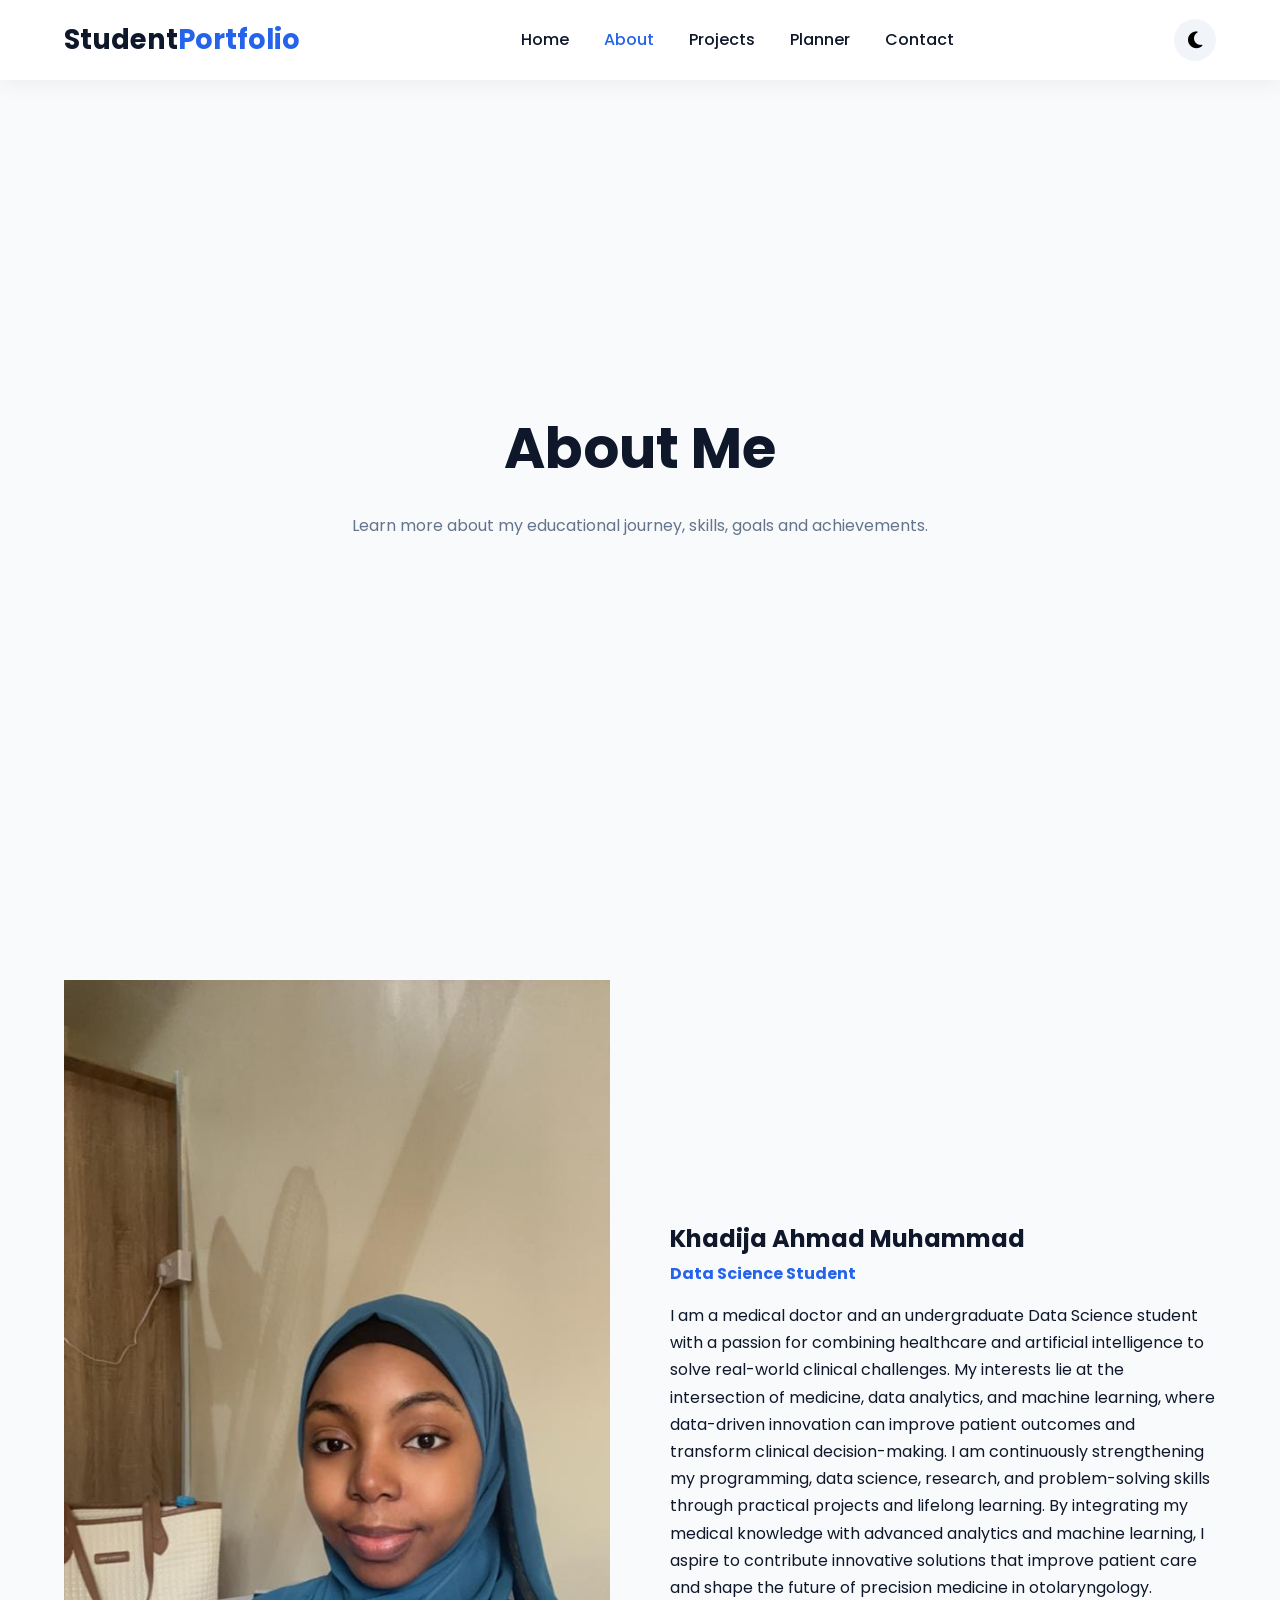
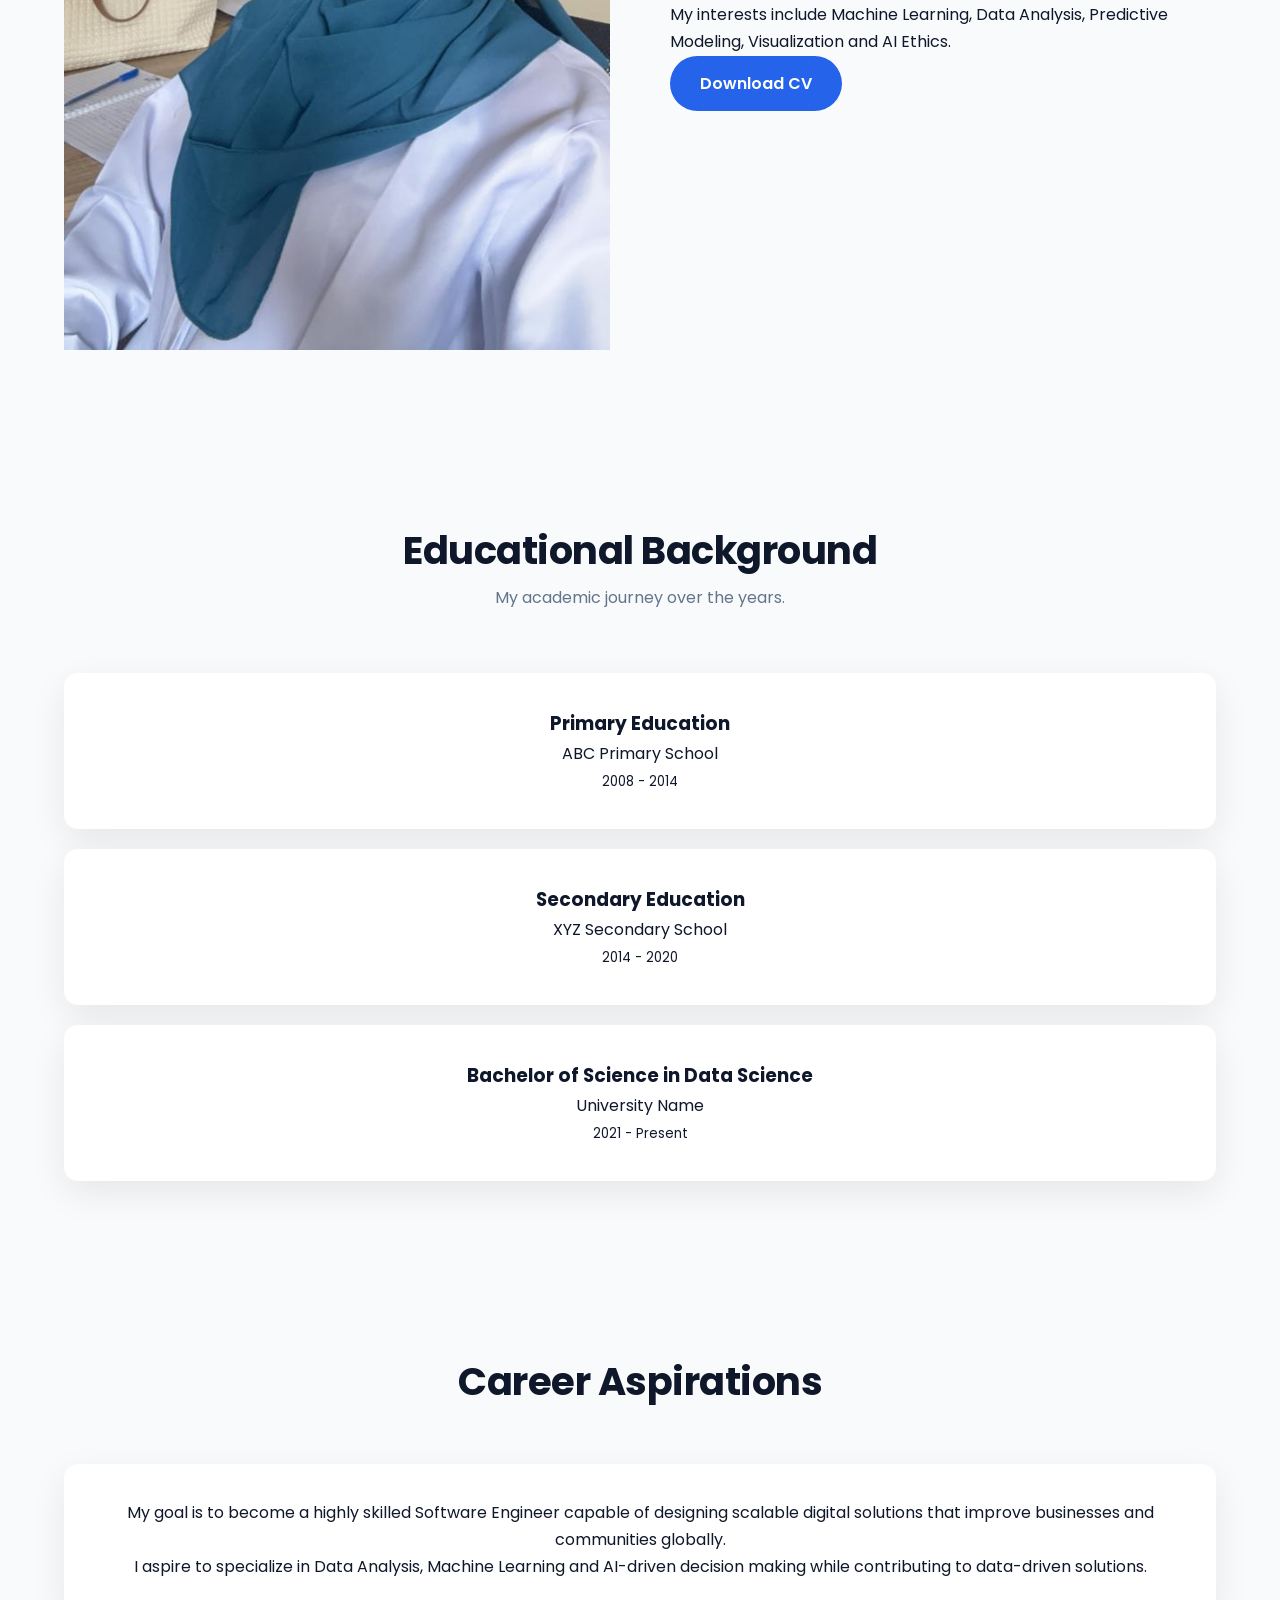
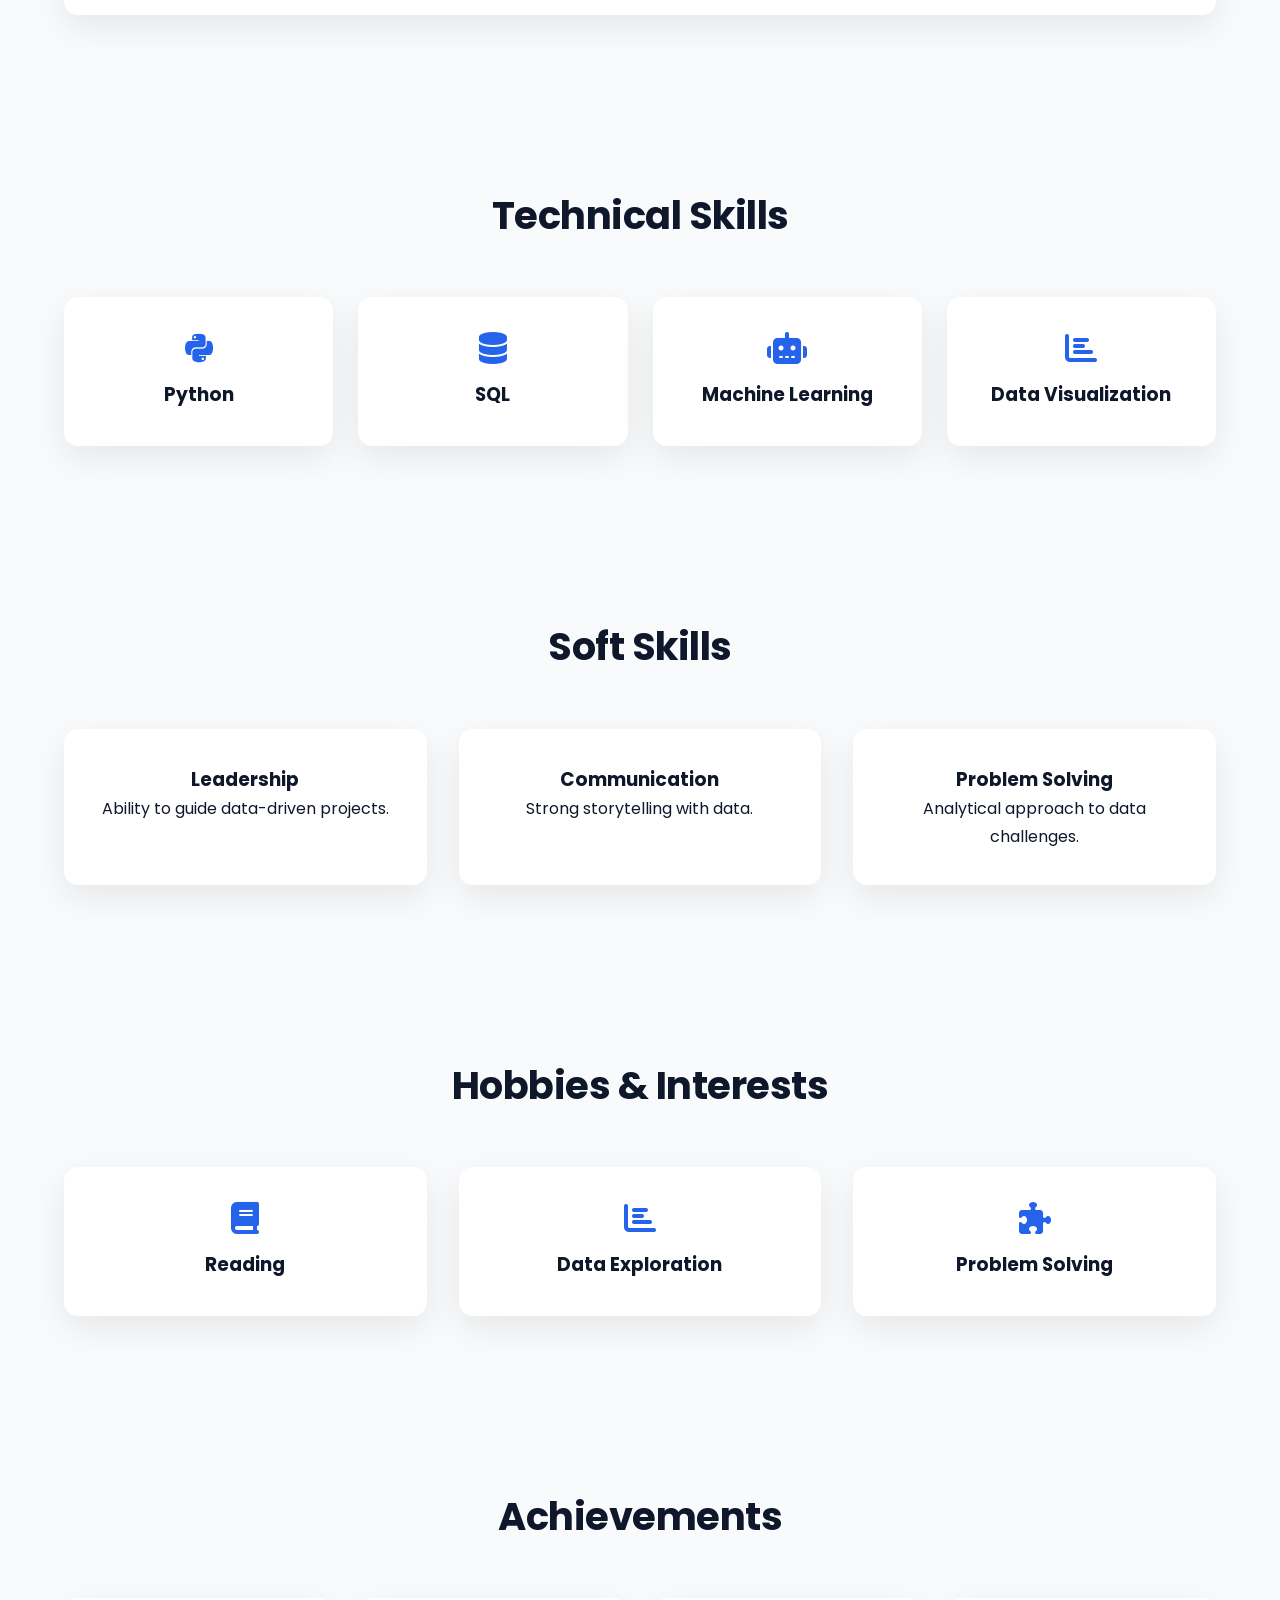
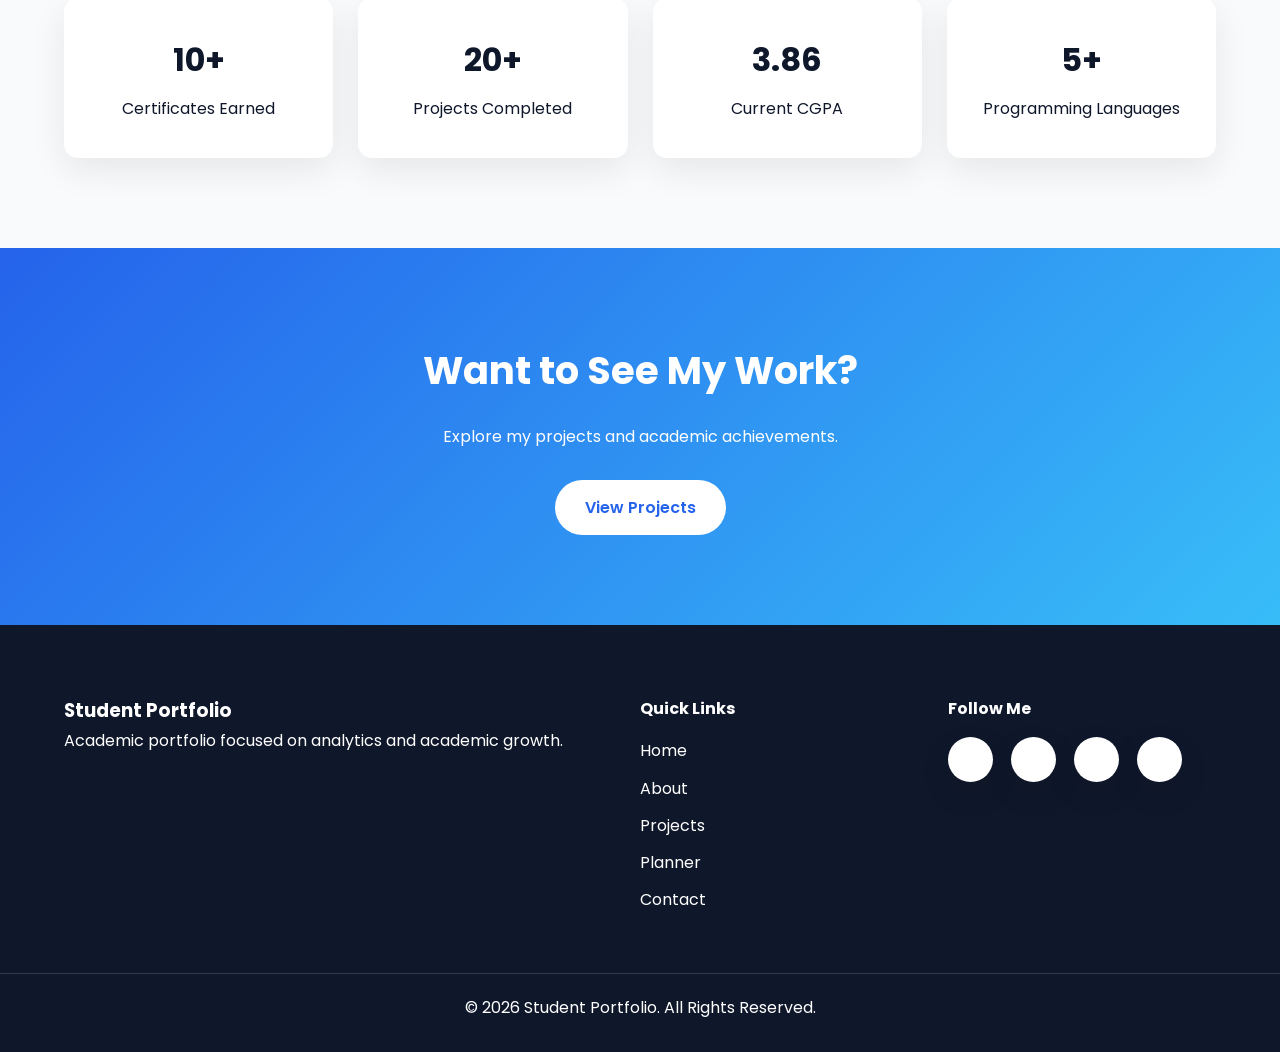
==== mive/about.html @ 9e1ec677 "Add files via upload" ====
<!DOCTYPE html>
<html lang="en">

<head>
    <meta charset="UTF-8">
    <meta name="viewport" content="width=device-width, initial-scale=1.0">

    <title>About Me | Student Portfolio</title>

    <meta name="description"
        content="Learn more about my academic background, skills, career goals and achievements.">

    <!-- Google Font -->
    <link rel="preconnect" href="https://fonts.googleapis.com">
    <link rel="preconnect" href="https://fonts.gstatic.com" crossorigin>

    <link href="https://fonts.googleapis.com/css2?family=Poppins:wght@300;400;500;600;700;800&display=swap"
        rel="stylesheet">

    <!-- Font Awesome -->
    <link rel="stylesheet"
        href="https://cdnjs.cloudflare.com/ajax/libs/font-awesome/6.5.2/css/all.min.css">

    <!-- CSS -->
    <link rel="stylesheet" href="assert/css/style.css">
    <link rel="stylesheet" href="assert/css/responsive.css">
</head>

<body>

    <!-- ================= NAVBAR ================= -->

    <header>

        <nav class="navbar container">

            <a href="index.html" class="logo">
                Student<span>Portfolio</span>
            </a>

            <ul class="nav-links">

                <li><a href="index.html">Home</a></li>

                <li><a class="active" href="about.html">About</a></li>

                <li><a href="project.html">Projects</a></li>

                <li><a href="planner.html">Planner</a></li>

                <li><a href="contact.html">Contact</a></li>

            </ul>

            <div class="nav-buttons">

                <button id="themeBtn">
                    <i class="fas fa-moon"></i>
                </button>

                <button id="menuBtn">
                    <i class="fas fa-bars"></i>
                </button>

            </div>

        </nav>

    </header>

    <!-- ================= PAGE HEADER ================= -->

    <section class="hero">

        <div class="container">

            <div style="text-align:center">

                <h1>About Me</h1>

                <p>
                    Learn more about my educational journey,
                    skills, goals and achievements.
                </p>

            </div>

        </div>

    </section>

    <!-- ================= PROFILE ================= -->

    <section class="section">

        <div class="container grid-2">

            <div>

                <img src="assert/img/sara sister 2.jpeg"
                    alt="Student Profile">

            </div>

            <div>

                <h2>Khadija Ahmad Muhammad</h2>

                <h4 style="color:var(--primary); margin-bottom:15px;">
                    Data Science Student
                </h4>

                <p>

                    I am a medical doctor and an undergraduate Data Science student with a passion for combining healthcare and artificial intelligence to solve real-world clinical challenges. My interests lie at the intersection of medicine, data analytics, and machine learning, where data-driven innovation can improve patient outcomes and transform clinical decision-making.
I am continuously strengthening my programming, data science, research, and problem-solving skills through practical projects and lifelong learning. By integrating my medical knowledge with advanced analytics and machine learning, I aspire to contribute innovative solutions that improve patient care and shape the future of precision medicine in otolaryngology.

                </p>

                <p>

                    My interests include Machine Learning,
                    Data Analysis,
                    Predictive Modeling,
                    Visualization and AI Ethics.

                </p>

                <a href="#" class="btn">

                    Download CV

                </a>

            </div>

        </div>

    </section>

    <!-- ================= EDUCATION ================= -->

    <section class="section">

        <div class="container">

            <div class="section-title">

                <h2>Educational Background</h2>

                <p>
                    My academic journey over the years.
                </p>

            </div>

            <div class="card" style="margin-bottom:20px;">

                <h3>
                    Primary Education
                </h3>

                <p>
                    ABC Primary School
                </p>

                <small>
                    2008 - 2014
                </small>

            </div>

            <div class="card" style="margin-bottom:20px;">

                <h3>
                    Secondary Education
                </h3>

                <p>
                    XYZ Secondary School
                </p>

                <small>
                    2014 - 2020
                </small>

            </div>

            <div class="card">

                <h3>
                    Bachelor of Science in Data Science
                </h3>

                <p>
                    University Name
                </p>

                <small>
                    2021 - Present
                </small>

            </div>

        </div>

    </section>

    <!-- ================= CAREER ASPIRATION ================= -->

    <section class="section">

        <div class="container">

            <div class="section-title">

                <h2>Career Aspirations</h2>

            </div>

            <div class="card">

                <p>

                    My goal is to become a highly skilled
                    Software Engineer capable of designing
                    scalable digital solutions that improve
                    businesses and communities globally.

                </p>

                <p>

                    I aspire to specialize in Data Analysis,
                    Machine Learning and AI-driven decision making
                    while contributing to data-driven solutions.

                </p>

            </div>

        </div>

    </section>

    <!-- ================= TECHNICAL SKILLS ================= -->

    <section class="section">

        <div class="container">

            <div class="section-title">

                <h2>Technical Skills</h2>

            </div>

            <div class="stats-grid">

                <div class="card">
                    <i class="fab fa-python"></i>
                    <h3>Python</h3>
                </div>

                <div class="card">
                    <i class="fas fa-database"></i>
                    <h3>SQL</h3>
                </div>

                <div class="card">
                    <i class="fas fa-robot"></i>
                    <h3>Machine Learning</h3>
                </div>

                <div class="card">
                    <i class="fas fa-chart-bar"></i>
                    <h3>Data Visualization</h3>
                </div>

            </div>

        </div>

    </section>

    <!-- ================= SOFT SKILLS ================= -->

    <section class="section">

        <div class="container">

            <div class="section-title">

                <h2>Soft Skills</h2>

            </div>

            <div class="project-grid">

                <div class="card">

                    <h3>Leadership</h3>

                    <p>
                        Ability to guide data-driven projects.
                    </p>

                </div>

                <div class="card">

                    <h3>Communication</h3>

                    <p>
                        Strong storytelling with data.
                    </p>

                </div>

                <div class="card">

                    <h3>Problem Solving</h3>

                    <p>
                        Analytical approach to data challenges.
                    </p>

                </div>

            </div>

        </div>

    </section>

    <!-- ================= HOBBIES ================= -->

    <section class="section">

        <div class="container">

            <div class="section-title">

                <h2>Hobbies & Interests</h2>

            </div>

            <div class="project-grid">

                <div class="card">

                    <i class="fas fa-book"></i>

                    <h3>Reading</h3>

                </div>

                <div class="card">

                    <i class="fas fa-chart-bar"></i>

                    <h3>Data Exploration</h3>

                </div>

                <div class="card">

                    <i class="fas fa-puzzle-piece"></i>

                    <h3>Problem Solving</h3>

                </div>

            </div>

        </div>

    </section>

    <!-- ================= ACHIEVEMENTS ================= -->

    <section class="section">

        <div class="container">

            <div class="section-title">

                <h2>Achievements</h2>

            </div>

            <div class="stats-grid">

                <div class="card">

                    <h2>10+</h2>

                    <p>
                        Certificates Earned
                    </p>

                </div>

                <div class="card">

                    <h2>20+</h2>

                    <p>
                        Projects Completed
                    </p>

                </div>

                <div class="card">

                    <h2>3.86</h2>

                    <p>
                        Current CGPA
                    </p>

                </div>

                <div class="card">

                    <h2>5+</h2>

                    <p>
                        Programming Languages
                    </p>

                </div>

            </div>

        </div>

    </section>

    <!-- ================= CTA ================= -->

    <section class="cta">

        <div class="container">

            <h2>
                Want to See My Work?
            </h2>

            <p>
                Explore my projects and academic achievements.
            </p>

            <a href="projects.html" class="btn">

                View Projects

            </a>

        </div>

    </section>

    <!-- ================= FOOTER ================= -->

    <footer>

        <div class="container footer-grid">

            <div>

<h3>Student Portfolio</h3>

            <p>
                    Academic portfolio focused on analytics and academic growth.
                </p>

            </div>

            <div>

                <h4>Quick Links</h4>

                <ul>

<li><a href="index.html">Home</a></li>

                    <li><a href="about.html">About</a></li>

                    <li><a href="projects.html">Projects</a></li>

                    <li><a href="planner.html">Planner</a></li>

                    <li><a href="contact.html">Contact</a></li>

                </ul>

            </div>

            <div>

                <h4>Follow Me</h4>

                <div class="social-icons">

                    <a href="#"><i class="fab fa-github"></i></a>

                    <a href="#"><i class="fab fa-linkedin"></i></a>

                    <a href="#"><i class="fab fa-facebook"></i></a>

                    <a href="#"><i class="fab fa-instagram"></i></a>

                </div>

            </div>

        </div>

        <div class="copyright">

            <p>
                © <span id="year"></span> Student Portfolio.
                All Rights Reserved.
            </p>

        </div>

    </footer>

    <button id="topBtn">

        <i class="fas fa-arrow-up"></i>

    </button>

    <script src="assert/js/main.js"></script>

</body>

</html>
---- mive/assert/css/style.css ----
/* =====================================================
   STUDENT PORTFOLIO
   Main Stylesheet
===================================================== */

/* ---------- GOOGLE FONT ---------- */
@import url('https://fonts.googleapis.com/css2?family=Poppins:wght@300;400;500;600;700;800&display=swap');

/* ---------- CSS VARIABLES ---------- */

:root{

    --primary:#2563eb;
    --primary-dark:#1d4ed8;
    --secondary:#0f172a;
    --accent:#38bdf8;

    --white:#ffffff;
    --light:#f8fafc;
    --gray:#64748b;
    --border:#e2e8f0;

    --success:#22c55e;
    --danger:#ef4444;
    --warning:#f59e0b;

    --radius:14px;
    --shadow:0 12px 35px rgba(0,0,0,.08);

    --transition:.35s ease;

    --max-width:1200px;

}

/* ---------- RESET ---------- */

*{
    margin:0;
    padding:0;
    box-sizing:border-box;
}

html{
    scroll-behavior:smooth;
}

body{

    font-family:'Poppins',sans-serif;
    background:var(--light);
    color:var(--secondary);
    line-height:1.7;

}

img{
    width:100%;
    display:block;
}

a{
    text-decoration:none;
    color:inherit;
}

ul{
    list-style:none;
}

button,
input,
textarea{

    font-family:inherit;

}

/* ---------- CONTAINER ---------- */

.container{

    width:90%;
    max-width:var(--max-width);
    margin:auto;

}

.section{

    padding:90px 0;

}

.section-title{

    text-align:center;
    margin-bottom:60px;
    max-width:720px;
    margin-left:auto;
    margin-right:auto;

}

.section-title h2{

    font-size:2.4rem;
    margin-bottom:12px;
    letter-spacing:-0.5px;
    line-height:1.1;

}

.section-title p{

    color:var(--gray);
    line-height:1.8;
    max-width:640px;
    margin-left:auto;
    margin-right:auto;

}

/* ---------- BUTTONS ---------- */

.btn{

    display:inline-block;
    padding:14px 30px;

    background:var(--primary);
    color:white;

    border-radius:50px;

    transition:var(--transition);

    font-weight:600;

}

.btn:hover{

    background:var(--primary-dark);
    transform:translateY(-3px);

}

.btn-outline{

    background:transparent;
    border:2px solid var(--primary);
    color:var(--primary);

}

.btn-outline:hover{

    background:var(--primary);
    color:white;

}

/* ---------- NAVBAR ---------- */

header{

    position:sticky;
    top:0;

    z-index:1000;

    background:white;

    box-shadow:0 5px 20px rgba(0,0,0,.05);

}

.navbar{

    display:flex;
    justify-content:space-between;
    align-items:center;

    height:80px;

}

.logo{

    font-size:1.7rem;
    font-weight:700;

}

.logo span{

    color:var(--primary);

}

.nav-links{

    display:flex;
    gap:35px;

}

.nav-links a{

    font-weight:500;
    transition:.3s;

}

.nav-links a:hover,
.nav-links .active{

    color:var(--primary);

}

.nav-buttons{

    display:flex;
    gap:15px;

}

.nav-buttons button{

    border:none;
    background:none;
    cursor:pointer;
    font-size:1.2rem;

}

/* ---------- HERO ---------- */

.hero{
    min-height:90vh;
    display:flex;
    align-items:center;
}

.hero-content{
    display:grid;
    grid-template-columns:repeat(2,1fr);
    gap:70px;
    align-items:center;
}

.hero h4{
    color:var(--primary);
    margin-bottom:10px;
}

.hero h1{
    font-size:3.5rem;
    margin-bottom:15px;
}

.hero h2{
    color:var(--primary);
    margin-bottom:20px;
}

.hero p{
    color:var(--gray);
    margin-bottom:30px;
}

.hero-buttons{
    display:flex;
    gap:15px;
    margin-bottom:30px;
}

.social-icons{
    display:flex;
    gap:18px;
}

.hero-projects{
    padding:120px 0 90px;
    background:linear-gradient(135deg, rgba(37,99,235,.95), rgba(56,189,248,.95));
    color:white;
    position:relative;
    overflow:hidden;
}

.hero-projects::before{
    content:"";
    position:absolute;
    width:520px;
    height:520px;
    border-radius:50%;
    background:rgba(255,255,255,.08);
    top:-140px;
    right:-140px;
    pointer-events:none;
}

.hero-projects::after{
    content:"";
    position:absolute;
    width:240px;
    height:240px;
    border-radius:50%;
    background:rgba(255,255,255,.06);
    bottom:-90px;
    left:-90px;
    pointer-events:none;
}

.hero-copy{
    max-width:720px;
    margin:auto;
    position:relative;
    z-index:1;
}

.hero-projects h1{
    font-size:4rem;
    margin-bottom:18px;
    line-height:1.02;
}

.hero-projects p{
    color:rgba(255,255,255,.9);
    max-width:700px;
    margin-bottom:30px;
}

.hero-actions{
    display:flex;
    flex-wrap:wrap;
    gap:18px;
}

.hero-actions .btn{
    min-width:180px;
    box-shadow:0 18px 40px rgba(15,23,42,.12);
}

.hero-actions .btn-outline{
    border-color:rgba(255,255,255,.8);
    color:white;
}

.hero-actions .btn-outline:hover{
    background:white;
    color:var(--primary);
}

.social-icons a{
    width:45px;
    height:45px;
    border-radius:50%;
    background:white;
    display:flex;
    align-items:center;
    justify-content:center;
    box-shadow:var(--shadow);
    transition:var(--transition);
}

.social-icons a{

    width:45px;
    height:45px;

    border-radius:50%;
    background:white;

    display:flex;
    align-items:center;
    justify-content:center;

    box-shadow:var(--shadow);

    transition:var(--transition);

}

.social-icons a:hover{

    background:var(--primary);
    color:white;

}

.hero-image img{

    border-radius:25px;
    box-shadow:var(--shadow);

}

/* ---------- STATS ---------- */

.stats{
    padding:80px 0;
}

.stats.stats-premium{
    padding:90px 0 70px;
    background:linear-gradient(135deg, rgba(37,99,235,.95), rgba(56,189,248,.95));
    color:white;
    border-radius:40px;
    margin:60px 0 0;
}

.stats.stats-premium .container{
    max-width:1200px;
}

.stats-grid{
    display:grid;
    grid-template-columns:repeat(4,1fr);
    gap:25px;
}

.card{
    background:white;
    border-radius:var(--radius);
    padding:35px;
    text-align:center;
    box-shadow:var(--shadow);
    transition:var(--transition);
}

.card:hover{

    transform:translateY(-10px);

}

.card i{

    font-size:2rem;
    color:var(--primary);
    margin-bottom:15px;

}

.card h2{

    font-size:2rem;
    margin-bottom:8px;

}

/* ---------- ABOUT ---------- */

.grid-2{

    display:grid;
    grid-template-columns:repeat(2,1fr);
    gap:60px;
    align-items:center;

}

.about img{

    border-radius:20px;

    box-shadow:var(--shadow);

}

.about h2{

    margin-bottom:20px;

}

.about p{

    margin-bottom:20px;
    color:var(--gray);

}

/* ---------- SKILLS ---------- */

.skill{

    margin-bottom:28px;

}

.skill span{

    display:block;
    margin-bottom:10px;
    font-weight:600;

}

.progress{

    height:12px;

    background:#dbeafe;

    border-radius:30px;

    overflow:hidden;

}

.progress-bar{

    height:100%;

    border-radius:30px;

    background:linear-gradient(
        90deg,
        var(--primary),
        var(--accent)
    );

}

.html{width:95%;}
.css{width:92%;}
.js{width:88%;}
.python{width:80%;}
.php{width:75%;}

/* ---------- PROJECTS ---------- */

.filters{
    display:flex;
    flex-wrap:wrap;
    justify-content:center;
    gap:.9rem;
    margin-bottom:45px;
    padding:14px;
    border-radius:999px;
    background:rgba(15,23,42,.05);
}

.filters .filter{
    border:none;
    background:transparent;
    color:var(--secondary);
    min-width:150px;
    padding:12px 22px;
    border-radius:999px;
    border:1px solid transparent;
    cursor:pointer;
    transition:var(--transition);
    font-weight:600;
}

.filters .filter:hover,
.filters .filter.active{
    background:var(--primary);
    color:white;
    border-color:rgba(37,99,235,.25);
}

.project-grid{
    display:grid;
    grid-template-columns:repeat(3, minmax(280px,1fr));
    gap:32px;
}

.project-card{
    background:linear-gradient(180deg, #ffffff, #f8fbff);
    border-radius:28px;
    overflow:hidden;
    box-shadow:0 28px 80px rgba(15,23,42,.12);
    transition:transform .4s ease, box-shadow .4s ease;
    display:flex;
    flex-direction:column;
}

.project-card:hover{
    transform:translateY(-14px);
    box-shadow:0 35px 95px rgba(15,23,42,.18);
}

.project-media{
    position:relative;
    overflow:hidden;
}

.project-media img{
    height:320px;
    object-fit:cover;
    transition:transform .6s ease;
}

.project-card:hover .project-media img{
    transform:scale(1.08);
}

.project-badge{
    position:absolute;
    top:18px;
    left:18px;
    background:rgba(37,99,235,.95);
    color:white;
    padding:10px 16px;
    border-radius:999px;
    font-size:.82rem;
    letter-spacing:.4px;
    box-shadow:0 16px 40px rgba(37,99,235,.2);
}

.overlay{
    position:absolute;
    inset:0;
    background:linear-gradient(180deg, transparent 55%, rgba(15,23,42,.85));
    opacity:0;
    display:flex;
    align-items:flex-end;
    justify-content:space-between;
    padding:18px;
    gap:10px;
    transition:opacity .3s ease;
}

.project-media:hover .overlay{
    opacity:1;
}

.overlay .icon{
    width:48px;
    height:48px;
    border-radius:50%;
    background:rgba(255,255,255,.95);
    color:var(--secondary);
    display:flex;
    align-items:center;
    justify-content:center;
    transition:transform .3s ease, background .3s ease;
}

.overlay .icon:hover{
    transform:translateY(-2px);
    background:white;
    color:var(--primary);
    box-shadow:0 15px 30px rgba(15,23,42,.12);
}

.project-body{
    padding:32px 30px 32px;
    flex:1;
    display:flex;
    flex-direction:column;
}

.project-body h3{
    font-size:1.7rem;
    margin-bottom:14px;
    color:var(--secondary);
}

.project-body p{
    color:var(--gray);
    margin-bottom:24px;
    line-height:1.8;
}

.project-actions{
    display:flex;
    gap:14px;
    flex-wrap:wrap;
    margin-top:auto;
}

.project-actions .btn{
    padding:12px 24px;
}

/* ---------- CTA ---------- */

.cta{

    padding:90px 0;

    background:linear-gradient(
        135deg,
        var(--primary),
        var(--accent)
    );

    text-align:center;
    color:white;

}

.cta h2{

    font-size:2.4rem;
    margin-bottom:20px;

}

.cta p{

    max-width:650px;
    margin:auto;
    margin-bottom:30px;

}

.cta .btn{

    background:white;
    color:var(--primary);

}

.cta .btn:hover{

    background:var(--secondary);
    color:white;

}

/* ---------- FOOTER ---------- */

footer{

    background:var(--secondary);
    color:white;

    padding:70px 0 30px;

}

.footer-grid{

    display:grid;
    grid-template-columns:2fr 1fr 1fr;
    gap:40px;

}

.footer-grid h4{

    margin-bottom:15px;

}

.footer-grid li{

    margin-bottom:10px;

}

.footer-grid a:hover{

    color:var(--accent);

}

.copyright{

    text-align:center;
    margin-top:50px;
    padding-top:20px;
    border-top:1px solid rgba(255,255,255,.15);

}

/* ---------- BACK TO TOP ---------- */

#topBtn{

    position:fixed;

    right:25px;
    bottom:25px;

    width:50px;
    height:50px;

    border:none;

    background:var(--primary);

    color:white;

    border-radius:50%;

    cursor:pointer;

    display:none;

    box-shadow:var(--shadow);

    transition:.3s;

}

#topBtn:hover{

    transform:translateY(-5px);

}

/* ---------- SIMPLE FADE ANIMATION ---------- */

.fade-up{

    animation:fadeUp .8s ease forwards;

}
/* Hide menu button on desktop */
#menuBtn{
    display:none;
}

/* Better navbar button styling */
.nav-buttons button{
    width:42px;
    height:42px;
    border-radius:50%;
    border:none;
    background:#f1f5f9;
    cursor:pointer;
    transition:.3s;
}

.nav-buttons button:hover{
    background:var(--primary);
    color:#fff;
}
/* ===================================
   DARK MODE
=================================== */

body.dark{
    background:#0f172a;
    color:#f8fafc;
}

body.dark header{
    background:#1e293b;
}

body.dark .card,
body.dark .project-card,
body.dark .social-icons a{
    background:#1e293b;
    color:#fff;
}

body.dark .about p,
body.dark .project-card p,
body.dark .card p{
    color:#cbd5e1;
}

body.dark footer{
    background:#020617;
}

body.dark .progress{
    background:#334155;
}
/* ===============================
   Project Tags
================================ */

.tag{
    display:inline-flex;
    align-items:center;
    padding:8px 18px;
    margin:4px 8px 4px 0;
    background:rgba(37,99,235,.1);
    color:var(--primary);
    border-radius:999px;
    font-size:.8rem;
    font-weight:700;
}

.stats-premium .card{
    background:rgba(255,255,255,.12);
    backdrop-filter:blur(16px);
    border:1px solid rgba(255,255,255,.18);
    color:white;
}

.stats-premium .card i{
    width:62px;
    height:62px;
    display:flex;
    align-items:center;
    justify-content:center;
    border-radius:18px;
    background:rgba(255,255,255,.16);
    box-shadow:0 20px 40px rgba(15,23,42,.12);
    margin-bottom:18px;
}

.stats-premium .card h2{
    font-size:2.75rem;
    margin-bottom:10px;
}

.stats-premium .card p{
    color:rgba(255,255,255,.8);
}
/* ==========================================
   Academic Planner
========================================== */

.planner-grid{

    display:grid;
    grid-template-columns:repeat(2,1fr);
    gap:20px;

}

.planner-grid label{

    display:block;
    margin-bottom:8px;
    font-weight:600;

}

.planner-grid input,
.planner-grid select{

    width:100%;
    padding:14px;
    border:1px solid #ddd;
    border-radius:10px;
    font-size:15px;
    background:#fafafb;
    transition:var(--transition);

}

.planner-grid > div{
    padding:18px 0;
}

.planner-grid > div:not(:last-child){
    border-bottom:1px solid rgba(221, 221, 221, 0.65);
}

.form-card{
    background:#fff;
    padding:32px;
    border-radius:24px;
    box-shadow:0 25px 60px rgba(36, 70, 138, 0.08);
    margin-top:35px;
}

.planner-grid input:focus,
.planner-grid select:focus{
    outline:none;
    border-color:var(--primary);
    box-shadow:0 0 0 4px rgba(59, 130, 246, 0.12);
}

#searchTask{

    width:100%;
    padding:15px;
    border:1px solid #ddd;
    border-radius:10px;
    font-size:16px;

}

#taskList{

    display:flex;
    flex-direction:column;
    gap:20px;

}

.task{

    background:#fff;
    padding:20px;
    border-radius:15px;
    box-shadow:var(--shadow);
    border-left:6px solid var(--primary);

}

.task.completed{

    opacity:.75;
    border-left-color:var(--success);

}

.task-header{

    display:flex;
    justify-content:space-between;
    align-items:center;
    margin-bottom:15px;

}

.task-buttons{

    display:flex;
    gap:10px;
    flex-wrap:wrap;

}

.task-buttons button{

    border:none;
    cursor:pointer;
    padding:10px 14px;
    border-radius:8px;
    color:#fff;

}

.complete-btn{

    background:var(--success);

}

.edit-btn{

    background:var(--warning);

}

.delete-btn{

    background:var(--danger);

}

.progress-container{

    max-width:700px;
    margin:auto;

}

.progress-bar-bg{

    height:18px;
    background:#ddd;
    border-radius:30px;
    overflow:hidden;

}

.planner-progress{

    width:0;
    height:100%;
    background:linear-gradient(90deg,#2563eb,#38bdf8);
    transition:.4s;

}

#progressText{

    text-align:center;
    margin-top:15px;
    font-weight:600;

}

@media(max-width:768px){

.planner-grid{

grid-template-columns:1fr;

}

.task-header{

flex-direction:column;
align-items:flex-start;
gap:10px;

}

.task-buttons{

width:100%;

}

.task-buttons button{

flex:1;

}
/* ==========================
   Contact Form
========================== */

textarea{

width:100%;
padding:15px;
border:1px solid #ddd;
border-radius:10px;
resize:vertical;
font-family:inherit;

}

.error{

display:block;
margin-top:6px;
color:#ef4444;
font-size:.85rem;

}

input.error-input,
textarea.error-input{

border-color:#ef4444;

}

}
}
@keyframes fadeUp{

    from{

        opacity:0;
        transform:translateY(40px);

    }

    to{

        opacity:1;
        transform:translateY(0);

    }

}
---- mive/assert/css/responsive.css ----
/* ======================================================
   RESPONSIVE STYLESHEET
   Student Portfolio Website
====================================================== */

/* ---------- Large Devices (1200px and below) ---------- */

@media (max-width:1200px){

.container{
    width:92%;
}

.hero h1{
    font-size:3rem;
}

.hero-projects h1{
    font-size:3.4rem;
}

.hero-content{
    gap:50px;
}

.stats-grid,
.project-grid{
    gap:20px;
}

}


/* ---------- Laptop & Tablet Landscape ---------- */

@media (max-width:992px){

/* Navigation */

.navbar{
    position:relative;
}

.nav-links{

    position:absolute;

    top:80px;
    left:0;

    width:100%;

    background:#fff;

    flex-direction:column;

    align-items:center;

    gap:20px;

    padding:30px 0;

    box-shadow:0 10px 25px rgba(0,0,0,.08);

    display:none;

}

.nav-links.active{
    display:flex;
}

#menuBtn{
    display:block;
}

/* Hero */

.hero{

    padding:70px 0;

}

.hero-projects{
    padding:80px 0 60px;
}

.hero-content{

    grid-template-columns:1fr;
    text-align:center;

}

.hero-image{

    order:-1;

}

.hero-image img{

    max-width:420px;
    margin:auto;

}

.hero-buttons{

    justify-content:center;
    flex-wrap:wrap;

}

.social-icons{

    justify-content:center;

}

/* About */

.grid-2{

    grid-template-columns:1fr;
    text-align:center;

}

.about img{

    max-width:450px;
    margin:auto;

}

/* Stats */

.stats-grid{

    grid-template-columns:repeat(2,1fr);

}

.stats.stats-premium{
    padding:70px 0 40px;
}

/* Projects */

.project-grid{

    grid-template-columns:repeat(2,1fr);

}

.filters{
    justify-content:center;
}

/* Footer */

.footer-grid{

    grid-template-columns:1fr;
    text-align:center;

}

.footer-grid .social-icons{

    justify-content:center;

}

}


/* ---------- Tablet Portrait ---------- */

@media (max-width:768px){

.section{

    padding:70px 0;

}

.hero h1{

    font-size:2.5rem;

}

.hero h2{

    font-size:1.4rem;

}

.section-title h2{

    font-size:2rem;

}

.card{

    padding:25px;

}

.project-grid{

    grid-template-columns:1fr;

}

.stats-grid{

    grid-template-columns:1fr 1fr;

}

.hero-buttons{

    flex-direction:column;
    align-items:center;

}

.hero-buttons .btn{

    width:220px;
    text-align:center;

}

.btn{

    padding:12px 24px;

}

}


/* ---------- Mobile Phones ---------- */

@media (max-width:576px){

.container{

    width:94%;

}

.navbar{

    height:70px;

}

.logo{

    font-size:1.4rem;

}

.hero{

    min-height:auto;
    padding:60px 0;

}

.hero h1{

    font-size:2rem;

}

.hero h2{

    font-size:1.2rem;

}

.hero p{

    font-size:.95rem;

}

.hero-image img{

    max-width:280px;

}

.stats{

    padding:50px 0;

}

.stats-grid{

    grid-template-columns:1fr;

}

.card{

    padding:20px;

}

.card h2{

    font-size:1.7rem;

}

.about img{

    max-width:280px;

}

.section-title h2{

    font-size:1.8rem;

}

.project-card img{

    height:200px;

}

.cta{

    padding:60px 20px;

}

.cta h2{

    font-size:1.8rem;

}

.cta p{

    font-size:.95rem;

}

.footer-grid{

    gap:30px;

}

.social-icons{

    gap:12px;

}

.social-icons a{

    width:40px;
    height:40px;

}

#topBtn{

    width:45px;
    height:45px;

    right:15px;
    bottom:15px;

}

}


/* ---------- Small Phones ---------- */

@media (max-width:400px){

.hero h1{

    font-size:1.7rem;

}

.hero h2{

    font-size:1rem;

}

.btn{

    width:100%;

}

.hero-buttons{

    width:100%;

}

.hero-buttons .btn{

    width:100%;

}

.logo{

    font-size:1.2rem;

}

.section-title h2{

    font-size:1.5rem;

}

.project-card img{

    height:180px;

}

}


/* ---------- Large Screens ---------- */

@media (min-width:1400px){

.container{

    max-width:1320px;

}

.hero h1{

    font-size:4rem;

}

.hero p{

    font-size:1.1rem;

}

}
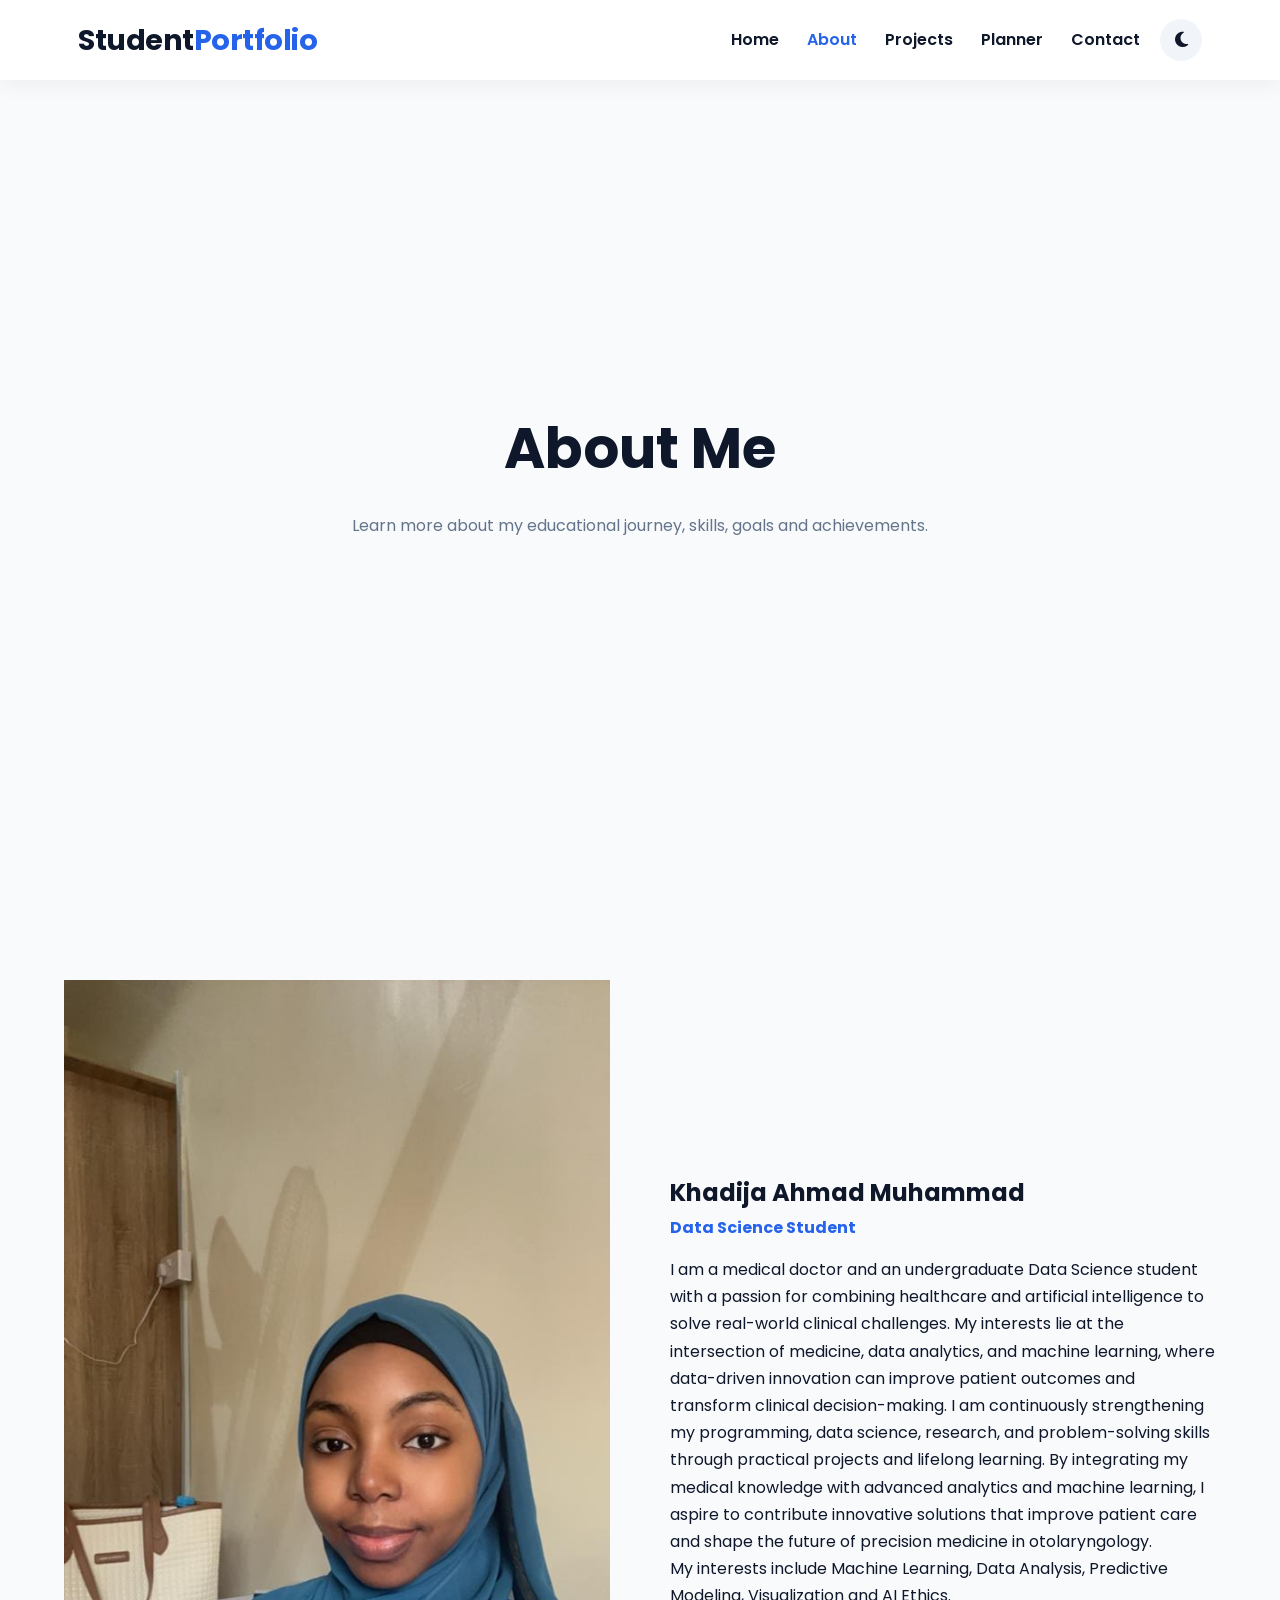
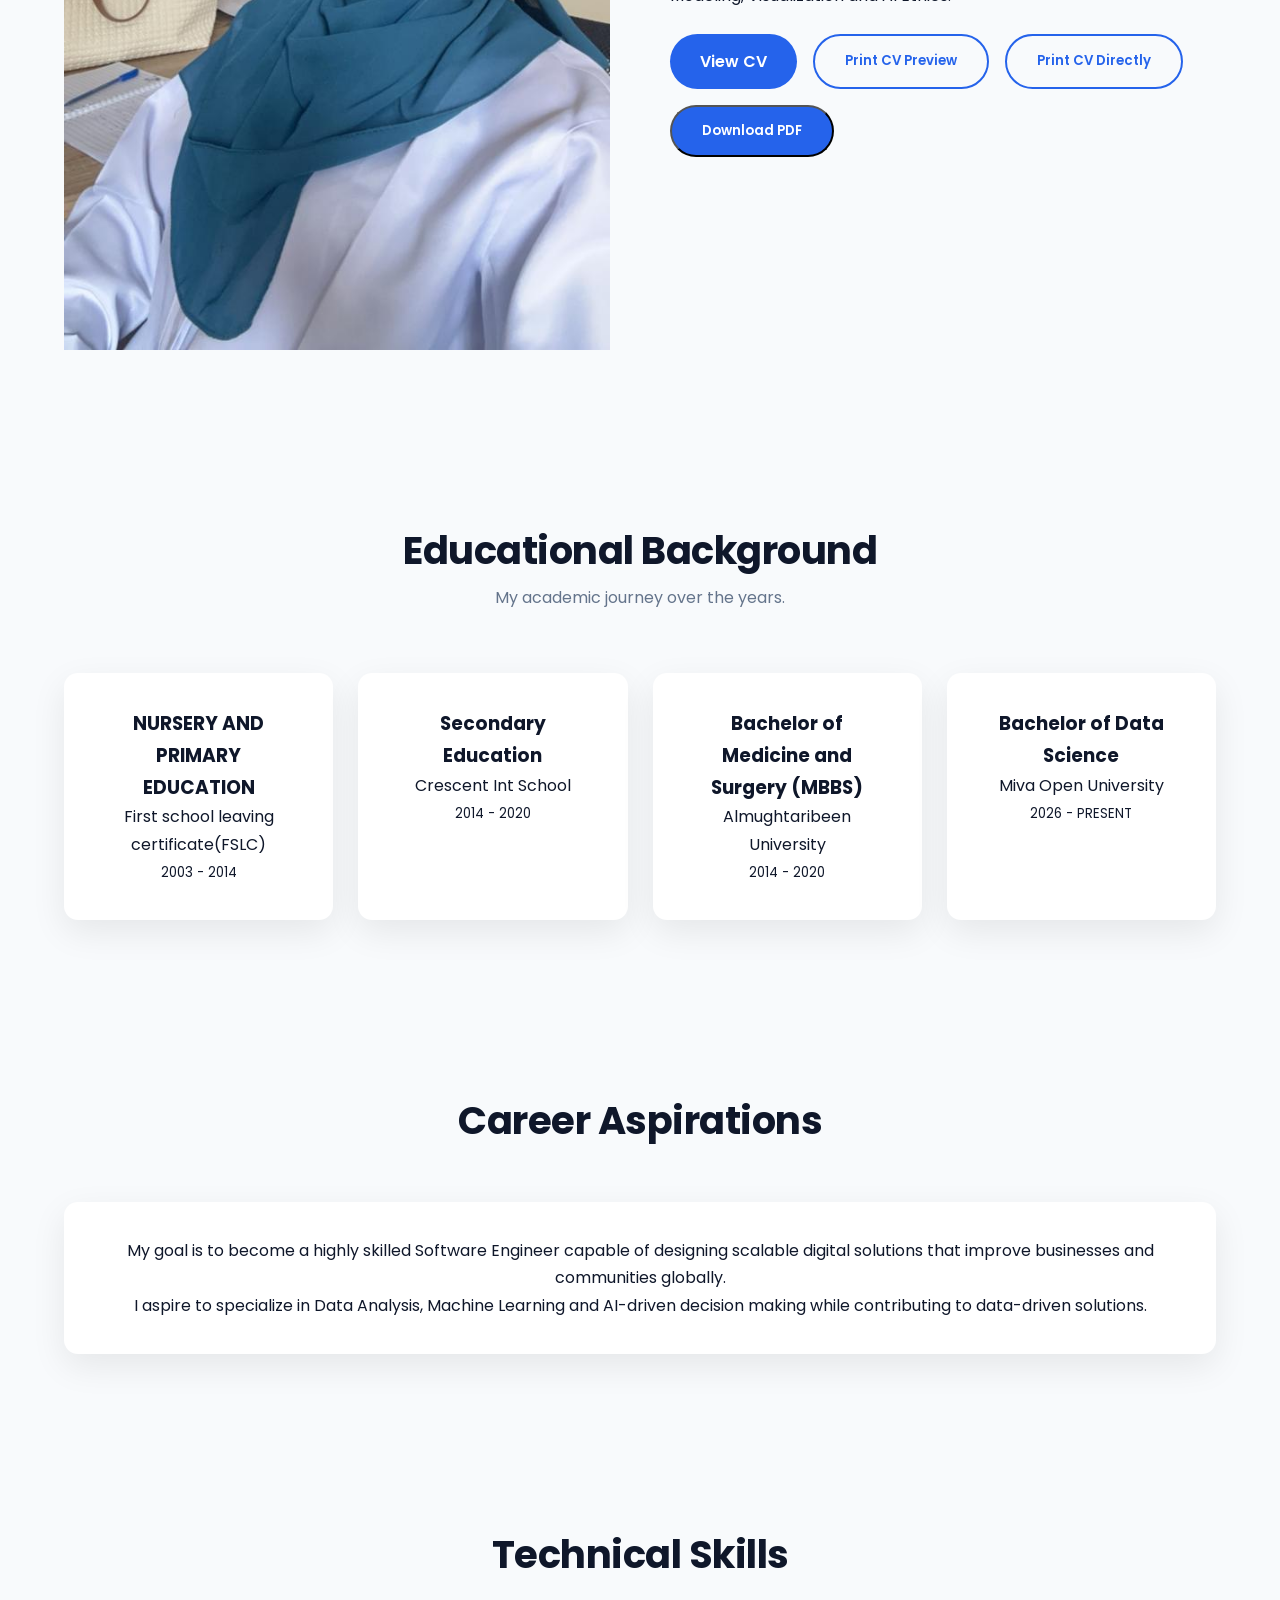
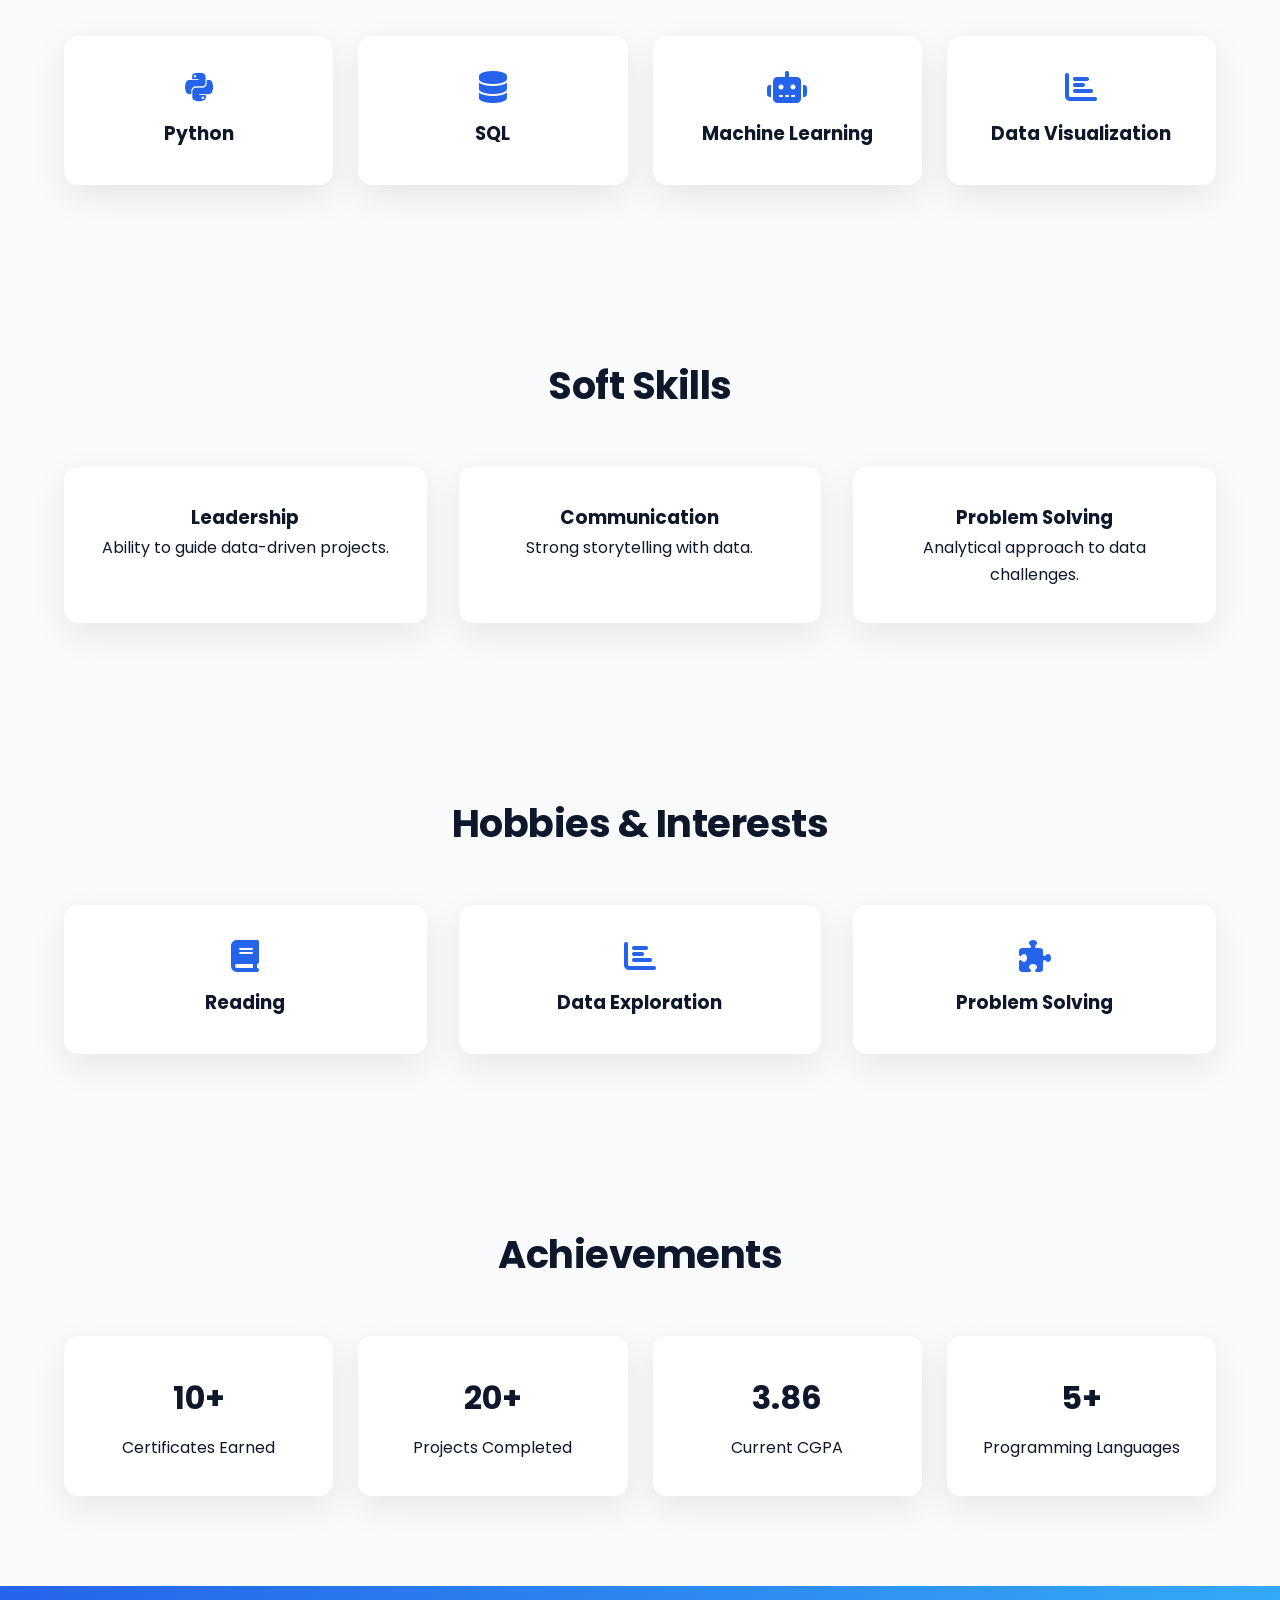
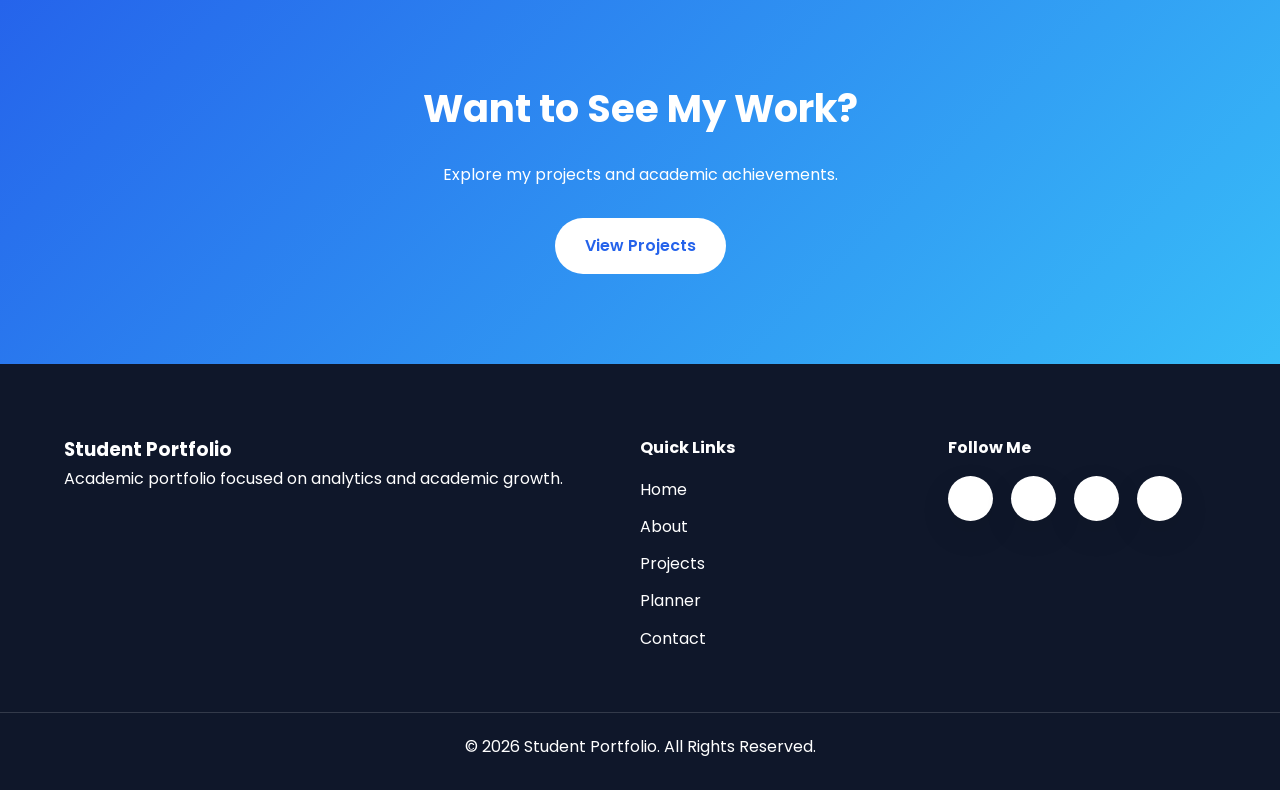
==== commit f7d3eaed: "Add files via upload" ====
--- a/mive/about.html
+++ b/mive/about.html
@@ -126,11 +126,21 @@
 
                 </p>
 
-                <a href="#" class="btn">
-
-                    Download CV
-
-                </a>
+                <div class="button-group">
+                    <a href="assert/doc/Resume%20updated.pdf" target="_blank" rel="noopener noreferrer" class="btn">
+                        View CV
+                    </a>
+                    <button type="button" class="btn btn-outline" id="printPreviewBtn">
+                        Print CV Preview
+                    </button>
+                    <button type="button" class="btn btn-outline" id="printDirectBtn">
+                        Print CV Directly
+                    </button>
+                    <button type="button" class="btn" id="downloadPdfBtn">
+                        Download PDF
+                    </button>
+                    
+                </div>
 
             </div>
 
@@ -154,53 +164,75 @@
 
             </div>
 
-            <div class="card" style="margin-bottom:20px;">
-
-                <h3>
-                    Primary Education
-                </h3>
-
-                <p>
-                    ABC Primary School
-                </p>
-
-                <small>
-                    2008 - 2014
-                </small>
-
-            </div>
-
-            <div class="card" style="margin-bottom:20px;">
-
-                <h3>
-                    Secondary Education
-                </h3>
-
-                <p>
-                    XYZ Secondary School
-                </p>
-
-                <small>
-                    2014 - 2020
-                </small>
-
-            </div>
-
-            <div class="card">
-
-                <h3>
-                    Bachelor of Science in Data Science
-                </h3>
-
-                <p>
-                    University Name
-                </p>
-
-                <small>
-                    2021 - Present
-                </small>
-
-            </div>
+            <div class="stats-grid">
+
+                <div class="card">
+
+                    <h3>
+                        NURSERY AND PRIMARY EDUCATION
+                    </h3>
+
+                    <p>
+                        First school leaving certificate(FSLC)
+
+                    </p>
+
+                    <small>
+                        2003 - 2014
+                    </small>
+
+                </div>
+
+                <div class="card">
+
+                    <h3>
+                        Secondary Education
+                    </h3>
+
+                    <p>
+                        Crescent Int School
+                    </p>
+
+                    <small>
+                        2014 - 2020
+                    </small>
+
+                </div>
+
+                <div class="card">
+
+                    <h3>
+                        Bachelor of Medicine and Surgery (MBBS)
+                    </h3>
+
+                    <p>
+                       Almughtaribeen University 
+                    </p>
+
+                    <small>
+                        2014 - 2020
+                    </small>
+
+                </div>
+
+                <div class="card">
+
+                    <h3>
+                        Bachelor of Data Science 
+                    </h3>
+
+                    <p>
+                      Miva Open University 
+                    </p>
+
+                    <small>
+                        2026 - PRESENT 
+                    </small>
+
+                </div>
+
+            </div>
+
 
         </div>
 
@@ -255,7 +287,7 @@
 
             </div>
 
-            <div class="stats-grid">
+            <div class="skills-grid">
 
                 <div class="card">
                     <i class="fab fa-python"></i>
--- a/mive/assert/css/style.css
+++ b/mive/assert/css/style.css
@@ -161,19 +161,20 @@
 
 }
 
-/* ---------- NAVBAR ---------- */
+.button-group{
+    display:flex;
+    flex-wrap:wrap;
+    gap:16px;
+    margin-top:24px;
+}
 
 header{
-
     position:sticky;
     top:0;
-
     z-index:1000;
-
+    width:100%;
     background:white;
-
     box-shadow:0 5px 20px rgba(0,0,0,.05);
-
 }
 
 .navbar{
@@ -181,15 +182,17 @@
     display:flex;
     justify-content:space-between;
     align-items:center;
-
-    height:80px;
+    gap:20px;
+    min-height:80px;
+    padding:0 14px;
 
 }
 
 .logo{
 
-    font-size:1.7rem;
+    font-size:1.8rem;
     font-weight:700;
+    letter-spacing:-0.5px;
 
 }
 
@@ -202,14 +205,19 @@
 .nav-links{
 
     display:flex;
-    gap:35px;
+    gap:28px;
+    align-items:center;
+    margin-left:auto;
+    flex-wrap:wrap;
 
 }
 
 .nav-links a{
 
-    font-weight:500;
+    font-weight:600;
     transition:.3s;
+    padding:8px 0;
+    color:var(--secondary);
 
 }
 
@@ -223,17 +231,32 @@
 .nav-buttons{
 
     display:flex;
-    gap:15px;
+    gap:12px;
+    align-items:center;
+    flex-shrink:0;
 
 }
 
 .nav-buttons button{
 
     border:none;
-    background:none;
+    background:#f1f5f9;
+    color:var(--secondary);
     cursor:pointer;
-    font-size:1.2rem;
-
+    font-size:1.1rem;
+    width:44px;
+    height:44px;
+    border-radius:50%;
+    display:flex;
+    align-items:center;
+    justify-content:center;
+    transition:var(--transition);
+
+}
+
+.nav-buttons button:hover{
+    background:var(--primary);
+    color:white;
 }
 
 /* ---------- HERO ---------- */
@@ -417,6 +440,12 @@
 }
 
 .stats-grid{
+    display:grid;
+    grid-template-columns:repeat(4,1fr);
+    gap:25px;
+}
+
+.skills-grid{
     display:grid;
     grid-template-columns:repeat(4,1fr);
     gap:25px;
